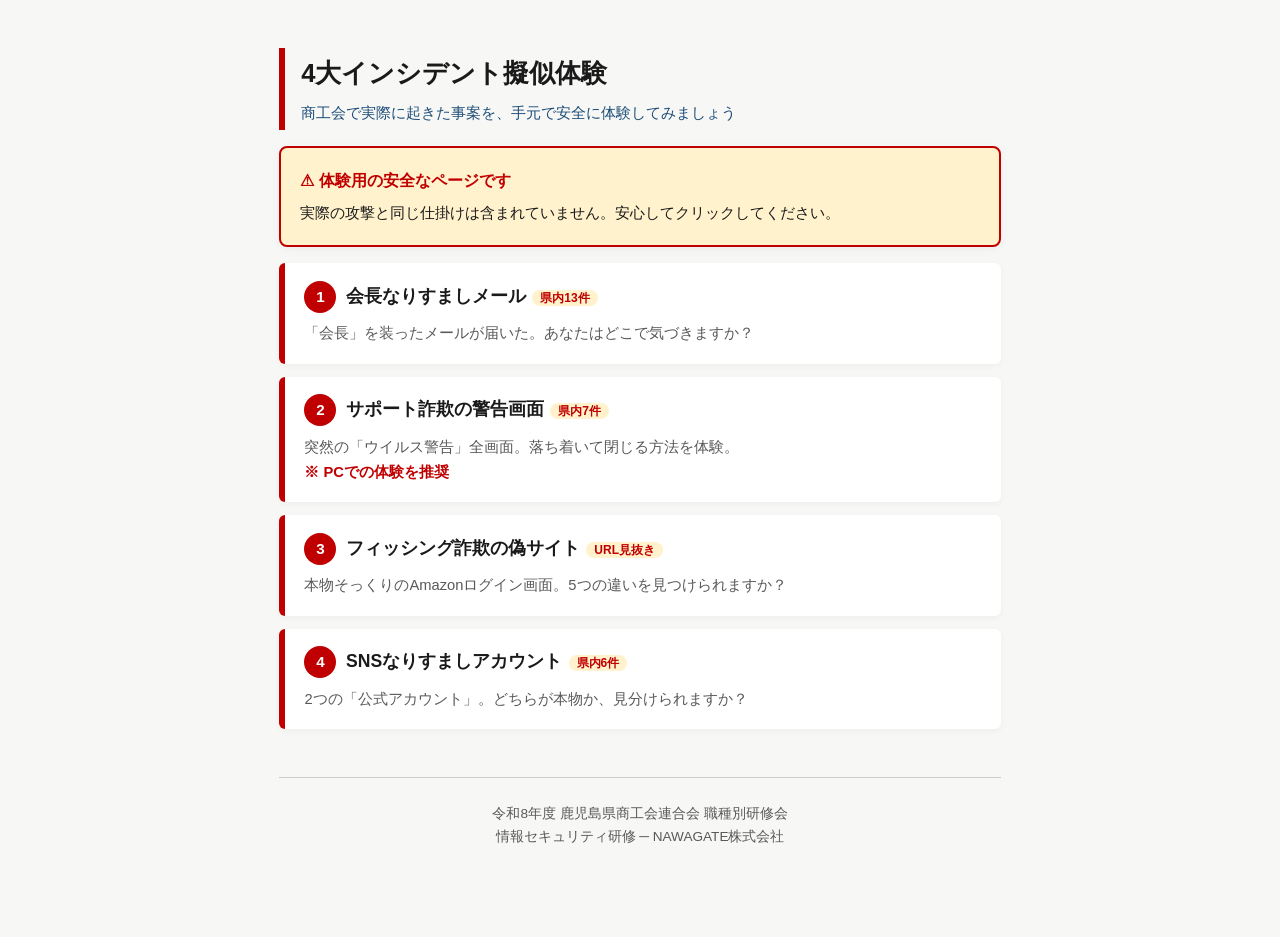
==== index.html @ 771386b6 "Initial commit: training pages" ====
<!DOCTYPE html>
<html lang="ja">
<head>
<meta charset="UTF-8">
<meta name="viewport" content="width=device-width, initial-scale=1.0">
<meta name="robots" content="noindex, nofollow, noarchive, nosnippet">
<meta name="googlebot" content="noindex, nofollow">
<title>研修用ページ</title>
<link rel="stylesheet" href="common.css">
<style>
.menu-item {
  display: block;
  background: var(--c-white);
  border-left: 6px solid var(--c-red);
  padding: 1.1rem 1.2rem;
  margin: 0.8rem 0;
  text-decoration: none;
  color: var(--c-black);
  border-radius: 6px;
  box-shadow: 0 2px 6px rgba(0,0,0,0.04);
  transition: transform 0.15s, box-shadow 0.15s;
}
.menu-item:hover, .menu-item:active {
  transform: translateX(3px);
  box-shadow: 0 4px 12px rgba(0,0,0,0.1);
}
.menu-item .no {
  display: inline-block;
  background: var(--c-red);
  color: #fff;
  width: 32px;
  height: 32px;
  line-height: 32px;
  text-align: center;
  border-radius: 50%;
  font-weight: 700;
  margin-right: 0.6rem;
  font-size: 0.95rem;
}
.menu-item h3 {
  margin: 0 0 0.3rem;
  font-size: 1.1rem;
  display: inline-block;
}
.menu-item p {
  margin: 0.3rem 0 0;
  color: var(--c-gray-d);
  font-size: 0.92rem;
}
.menu-item .badge {
  background: var(--c-yellow);
  color: var(--c-red);
  padding: 1px 8px;
  border-radius: 10px;
  font-size: 0.75rem;
  font-weight: 700;
  margin-left: 0.4rem;
}
</style>
</head>
<body>
<div class="container">
  <div class="page-header">
    <h1>4大インシデント擬似体験</h1>
    <p class="sub">商工会で実際に起きた事案を、手元で安全に体験してみましょう</p>
  </div>

  <div class="card" style="background: var(--c-yellow); border: 2px solid var(--c-red);">
    <strong style="color: var(--c-red);">⚠ 体験用の安全なページです</strong>
    <p style="margin: 0.4rem 0 0; font-size: 0.92rem;">
      実際の攻撃と同じ仕掛けは含まれていません。安心してクリックしてください。
    </p>
  </div>

  <a href="president.html" class="menu-item">
    <span class="no">1</span><h3>会長なりすましメール</h3><span class="badge">県内13件</span>
    <p>「会長」を装ったメールが届いた。あなたはどこで気づきますか？</p>
  </a>

  <a href="support-scam.html" class="menu-item">
    <span class="no">2</span><h3>サポート詐欺の警告画面</h3><span class="badge">県内7件</span>
    <p>突然の「ウイルス警告」全画面。落ち着いて閉じる方法を体験。<br><strong style="color: var(--c-red);">※ PCでの体験を推奨</strong></p>
  </a>

  <a href="phishing.html" class="menu-item">
    <span class="no">3</span><h3>フィッシング詐欺の偽サイト</h3><span class="badge">URL見抜き</span>
    <p>本物そっくりのAmazonログイン画面。5つの違いを見つけられますか？</p>
  </a>

  <a href="sns-fake.html" class="menu-item">
    <span class="no">4</span><h3>SNSなりすましアカウント</h3><span class="badge">県内6件</span>
    <p>2つの「公式アカウント」。どちらが本物か、見分けられますか？</p>
  </a>

  <div class="footer">
    令和8年度 鹿児島県商工会連合会 職種別研修会<br>
    情報セキュリティ研修 ─ NAWAGATE株式会社
  </div>
</div>
</body>
</html>
---- common.css ----
/* 共通スタイル ─ 研修用擬似体験 */
:root {
  --c-black: #1a1a1a;
  --c-white: #ffffff;
  --c-red: #c00000;
  --c-red-l: #ff0000;
  --c-navy: #1e4e79;
  --c-blue: #0071bc;
  --c-gray-d: #595959;
  --c-gray-m: #666666;
  --c-gray-l: #cccccc;
  --c-bg-soft: #f7f7f5;
  --c-yellow: #fff2cc;
  --c-warn: #ffeb9c;
  --c-success: #d4edda;
  --c-danger: #f8d7da;
}

* {
  box-sizing: border-box;
}

body {
  font-family: 'Hiragino Sans', 'Noto Sans JP', 'Yu Gothic', 'Meiryo', sans-serif;
  margin: 0;
  padding: 0;
  background: var(--c-bg-soft);
  color: var(--c-black);
  line-height: 1.7;
  -webkit-font-smoothing: antialiased;
}

.container {
  max-width: 760px;
  margin: 0 auto;
  padding: 1.5rem 1.2rem 4rem;
}

.page-header {
  border-left: 6px solid var(--c-red);
  padding: 0.25rem 0 0.25rem 1rem;
  margin: 1.5rem 0 0.8rem;
}
.page-header h1 {
  font-size: 1.6rem;
  margin: 0 0 0.3rem;
  font-weight: 800;
}
.page-header .sub {
  color: var(--c-navy);
  font-size: 0.95rem;
  margin: 0;
}

.card {
  background: var(--c-white);
  border-radius: 8px;
  box-shadow: 0 2px 10px rgba(0,0,0,0.05);
  padding: 1.2rem;
  margin: 1rem 0;
}

.btn {
  display: inline-block;
  background: var(--c-red);
  color: var(--c-white);
  border: none;
  padding: 0.85rem 1.6rem;
  border-radius: 6px;
  font-size: 1rem;
  font-weight: 700;
  cursor: pointer;
  text-decoration: none;
  margin: 0.3rem 0.3rem 0.3rem 0;
  transition: opacity 0.2s;
}
.btn:hover { opacity: 0.85; }
.btn.secondary { background: var(--c-gray-d); }
.btn.outline {
  background: transparent;
  color: var(--c-red);
  border: 2px solid var(--c-red);
}
.btn.big { font-size: 1.1rem; padding: 1.1rem 2.0rem; }
.btn.block { display: block; width: 100%; text-align: center; }

.alert {
  border-left: 4px solid var(--c-red);
  background: var(--c-warn);
  padding: 0.8rem 1rem;
  margin: 0.8rem 0;
  border-radius: 4px;
}
.alert.success {
  border-left-color: #2e7d32;
  background: var(--c-success);
}
.alert.danger {
  border-left-color: var(--c-red);
  background: var(--c-danger);
}

.tag {
  display: inline-block;
  background: var(--c-red);
  color: var(--c-white);
  padding: 2px 10px;
  border-radius: 12px;
  font-size: 0.78rem;
  font-weight: 700;
  letter-spacing: 1px;
}
.tag.gray { background: var(--c-gray-d); }
.tag.navy { background: var(--c-navy); }

.divider {
  border: 0;
  border-top: 2px solid var(--c-red);
  margin: 1.4rem 0;
  width: 60px;
}

.footer {
  text-align: center;
  color: var(--c-gray-d);
  font-size: 0.85rem;
  margin: 3rem 0 1.5rem;
  padding-top: 1.5rem;
  border-top: 1px solid var(--c-gray-l);
}

/* 答え合わせ用ハイライト */
.danger-spot {
  background: var(--c-warn);
  cursor: pointer;
  transition: background 0.2s;
  border-radius: 3px;
  padding: 1px 3px;
}
.danger-spot.revealed {
  background: var(--c-danger);
  color: var(--c-red);
  font-weight: 700;
}

.checklist {
  list-style: none;
  padding-left: 0;
}
.checklist li {
  padding: 0.45rem 0 0.45rem 1.8rem;
  position: relative;
}
.checklist li::before {
  content: '✓';
  position: absolute;
  left: 0;
  color: var(--c-red);
  font-weight: 700;
  font-size: 1.2rem;
}

@media (max-width: 600px) {
  .page-header h1 { font-size: 1.35rem; }
  .container { padding: 1rem 0.9rem 3rem; }
}
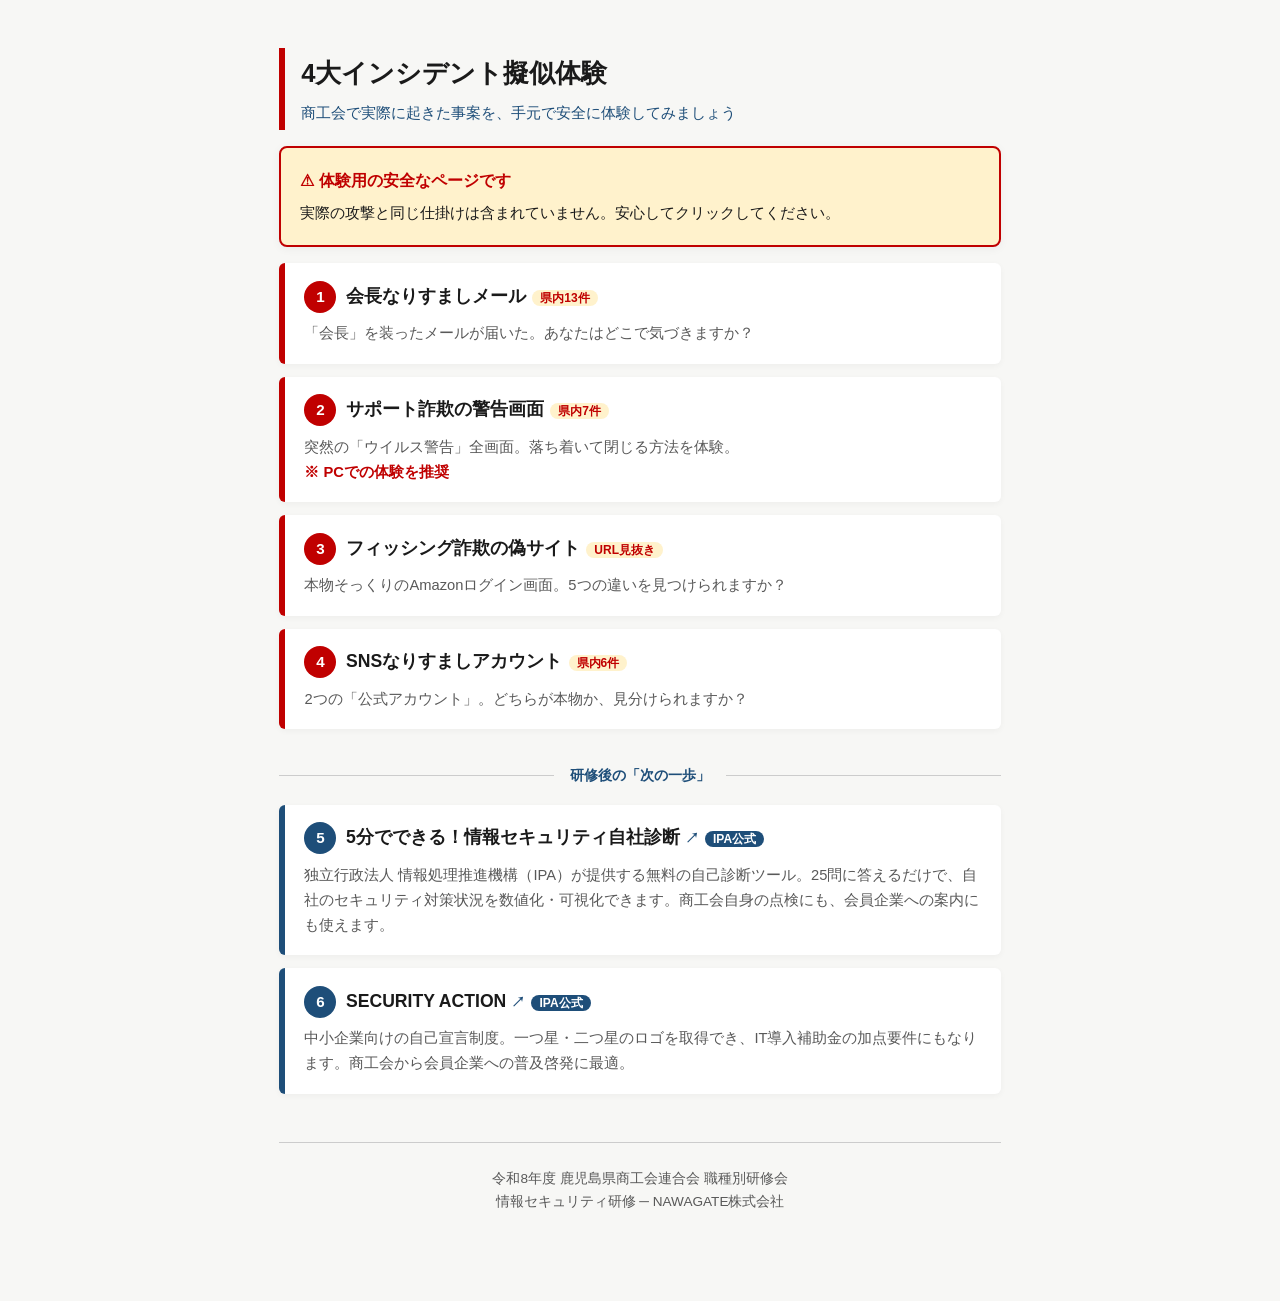
==== commit bee4e5cf: "Add IPA self-assessment + SECURITY ACTION links" ====
--- a/index.html
+++ b/index.html
@@ -56,6 +56,48 @@
   font-weight: 700;
   margin-left: 0.4rem;
 }
+
+/* 研修後セクション（IPA公式診断） */
+.section-divider {
+  margin: 2rem 0 1rem;
+  text-align: center;
+  position: relative;
+}
+.section-divider::before {
+  content: '';
+  position: absolute;
+  top: 50%;
+  left: 0;
+  right: 0;
+  height: 1px;
+  background: var(--c-gray-l);
+  z-index: 0;
+}
+.section-divider span {
+  background: var(--c-bg-soft);
+  padding: 0 1rem;
+  color: var(--c-navy);
+  font-size: 0.9rem;
+  font-weight: 700;
+  position: relative;
+  z-index: 1;
+}
+.menu-item.official {
+  border-left-color: var(--c-navy);
+  background: #fff;
+}
+.menu-item.official .no {
+  background: var(--c-navy);
+}
+.menu-item.official .badge {
+  background: var(--c-navy);
+  color: #fff;
+}
+.menu-item.official .ext-icon {
+  font-size: 0.85rem;
+  color: var(--c-navy);
+  margin-left: 0.3rem;
+}
 </style>
 </head>
 <body>
@@ -92,6 +134,18 @@
     <p>2つの「公式アカウント」。どちらが本物か、見分けられますか？</p>
   </a>
 
+  <div class="section-divider"><span>研修後の「次の一歩」</span></div>
+
+  <a href="https://www.ipa.go.jp/archive/security/guide/sme/5minutes.html" target="_blank" rel="noopener noreferrer" class="menu-item official">
+    <span class="no">5</span><h3>5分でできる！情報セキュリティ自社診断<span class="ext-icon">↗</span></h3><span class="badge">IPA公式</span>
+    <p>独立行政法人 情報処理推進機構（IPA）が提供する無料の自己診断ツール。25問に答えるだけで、自社のセキュリティ対策状況を数値化・可視化できます。商工会自身の点検にも、会員企業への案内にも使えます。</p>
+  </a>
+
+  <a href="https://www.ipa.go.jp/security/security-action/" target="_blank" rel="noopener noreferrer" class="menu-item official">
+    <span class="no">6</span><h3>SECURITY ACTION<span class="ext-icon">↗</span></h3><span class="badge">IPA公式</span>
+    <p>中小企業向けの自己宣言制度。一つ星・二つ星のロゴを取得でき、IT導入補助金の加点要件にもなります。商工会から会員企業への普及啓発に最適。</p>
+  </a>
+
   <div class="footer">
     令和8年度 鹿児島県商工会連合会 職種別研修会<br>
     情報セキュリティ研修 ─ NAWAGATE株式会社
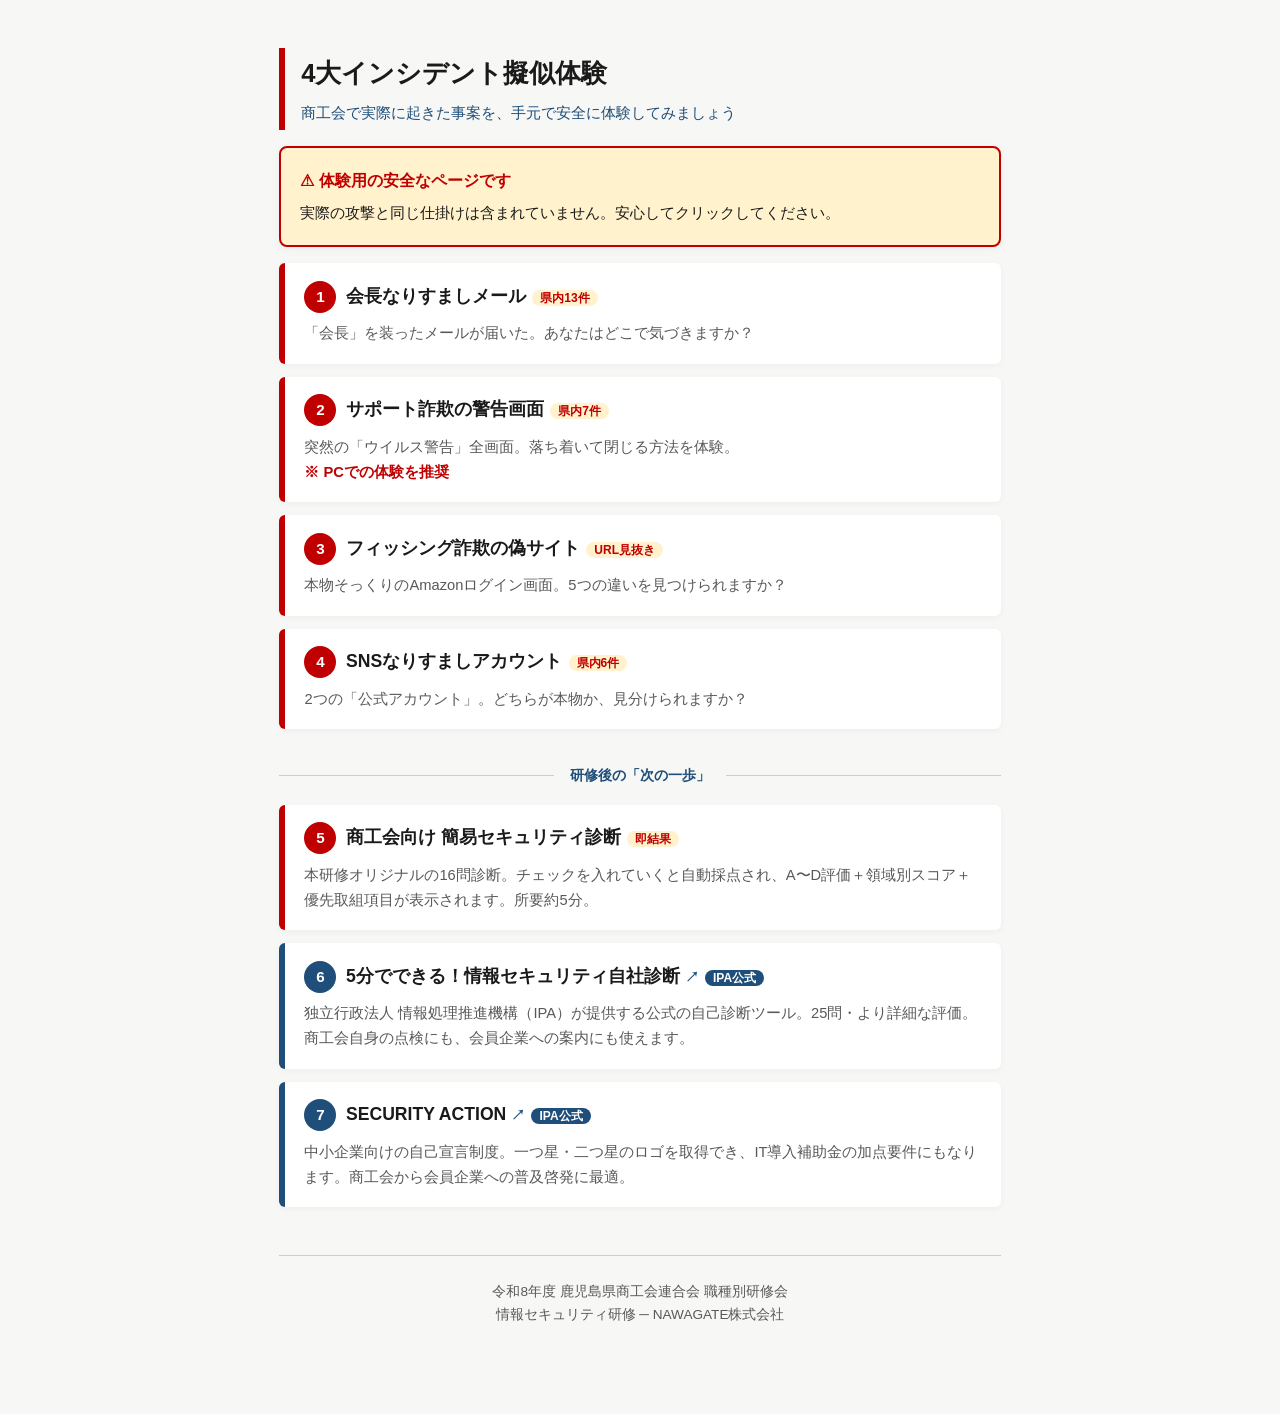
==== commit aaad7867: "Add interactive 16-question self-check tool with auto-scoring" ====
--- a/index.html
+++ b/index.html
@@ -136,13 +136,18 @@
 
   <div class="section-divider"><span>研修後の「次の一歩」</span></div>
 
+  <a href="self-check.html" class="menu-item">
+    <span class="no">5</span><h3>商工会向け 簡易セキュリティ診断</h3><span class="badge">即結果</span>
+    <p>本研修オリジナルの16問診断。チェックを入れていくと自動採点され、A〜D評価＋領域別スコア＋優先取組項目が表示されます。所要約5分。</p>
+  </a>
+
   <a href="https://www.ipa.go.jp/archive/security/guide/sme/5minutes.html" target="_blank" rel="noopener noreferrer" class="menu-item official">
-    <span class="no">5</span><h3>5分でできる！情報セキュリティ自社診断<span class="ext-icon">↗</span></h3><span class="badge">IPA公式</span>
-    <p>独立行政法人 情報処理推進機構（IPA）が提供する無料の自己診断ツール。25問に答えるだけで、自社のセキュリティ対策状況を数値化・可視化できます。商工会自身の点検にも、会員企業への案内にも使えます。</p>
+    <span class="no">6</span><h3>5分でできる！情報セキュリティ自社診断<span class="ext-icon">↗</span></h3><span class="badge">IPA公式</span>
+    <p>独立行政法人 情報処理推進機構（IPA）が提供する公式の自己診断ツール。25問・より詳細な評価。商工会自身の点検にも、会員企業への案内にも使えます。</p>
   </a>
 
   <a href="https://www.ipa.go.jp/security/security-action/" target="_blank" rel="noopener noreferrer" class="menu-item official">
-    <span class="no">6</span><h3>SECURITY ACTION<span class="ext-icon">↗</span></h3><span class="badge">IPA公式</span>
+    <span class="no">7</span><h3>SECURITY ACTION<span class="ext-icon">↗</span></h3><span class="badge">IPA公式</span>
     <p>中小企業向けの自己宣言制度。一つ星・二つ星のロゴを取得でき、IT導入補助金の加点要件にもなります。商工会から会員企業への普及啓発に最適。</p>
   </a>
 
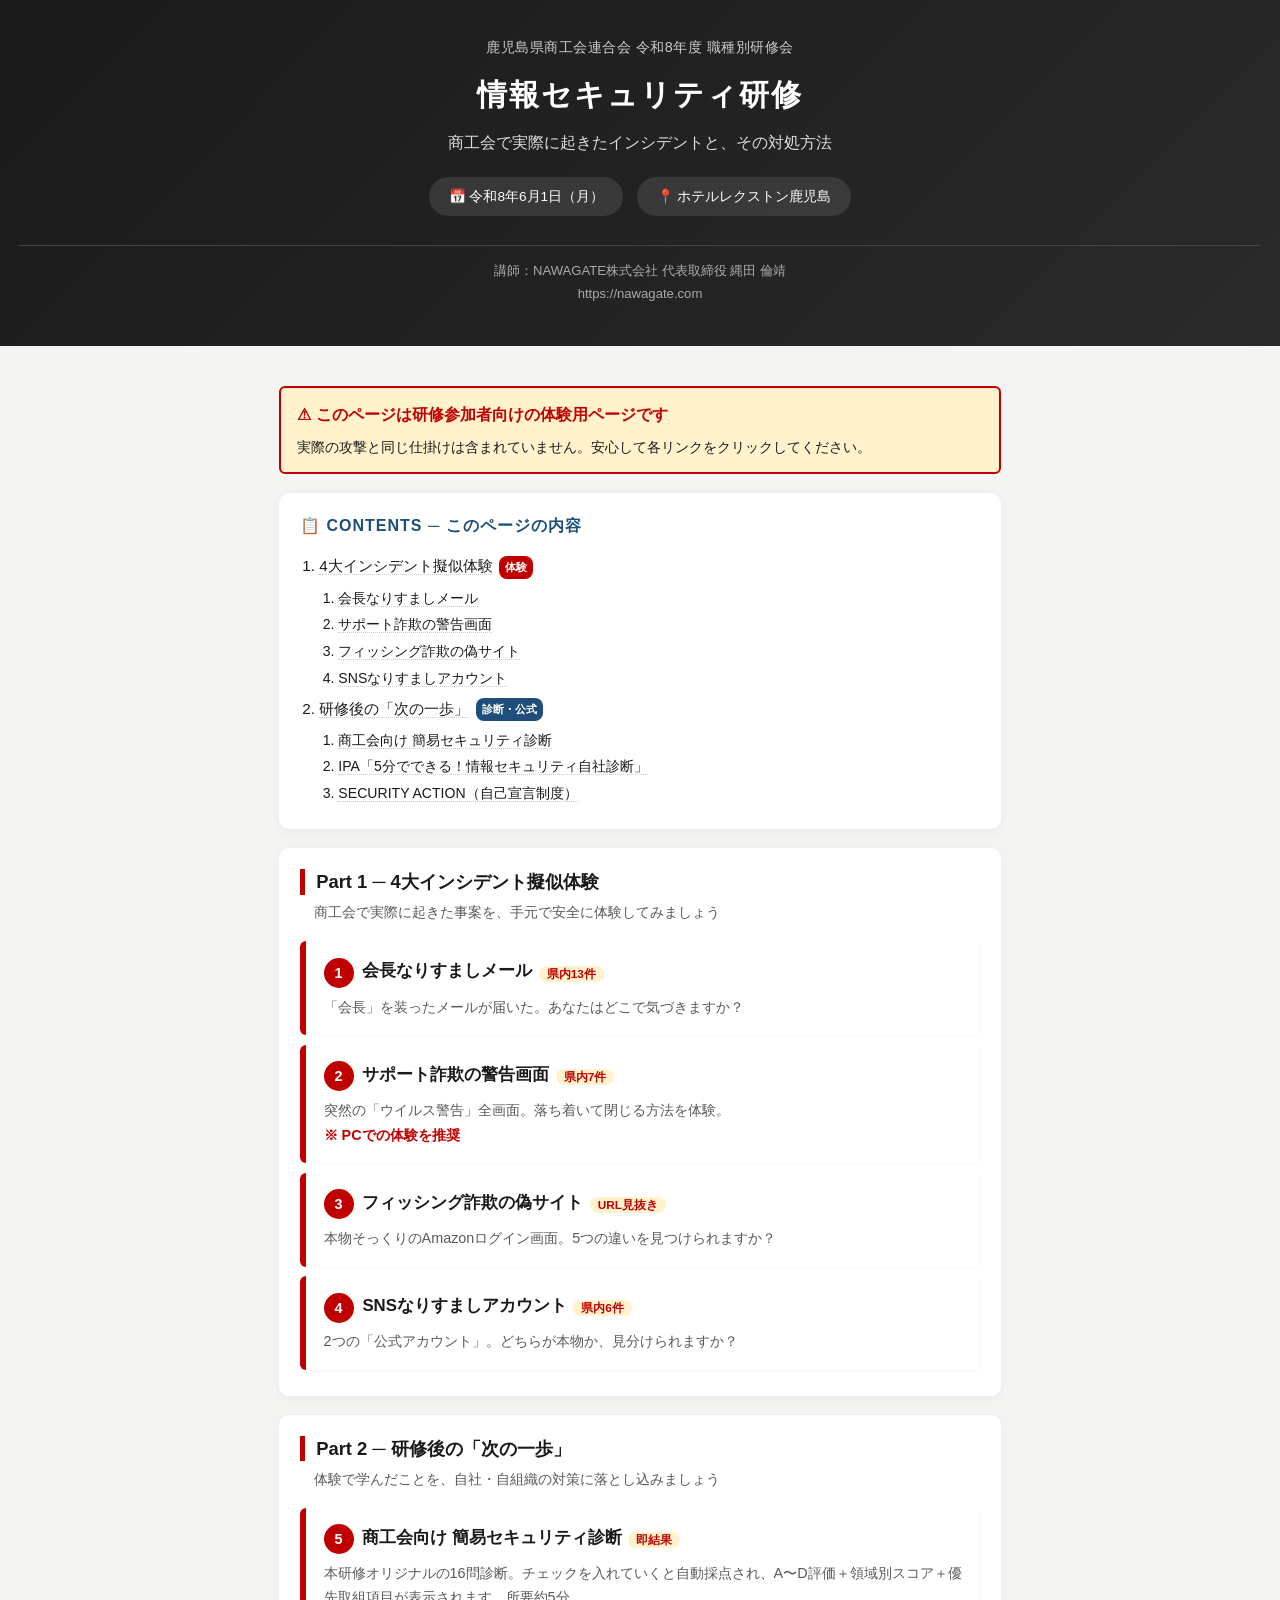
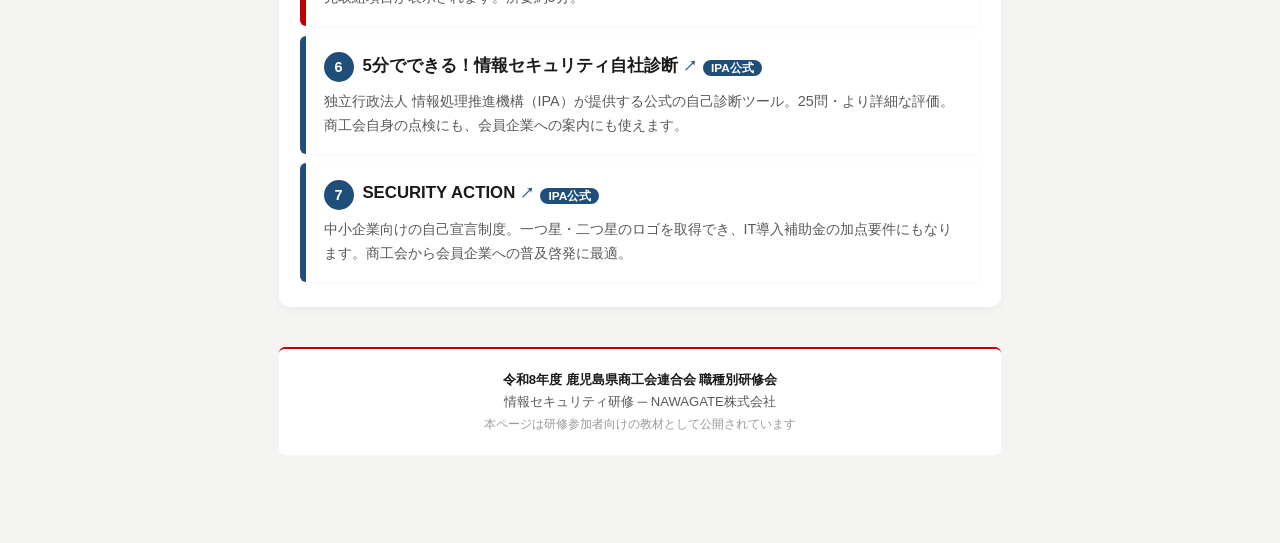
==== commit ac2a5770: "Reskin index as training portal with hero & TOC" ====
--- a/index.html
+++ b/index.html
@@ -8,16 +8,135 @@
 <title>研修用ページ</title>
 <link rel="stylesheet" href="common.css">
 <style>
+body { background: #f4f4f2; }
+.hero {
+  background: linear-gradient(135deg, #1a1a1a 0%, #2a2a2a 100%);
+  color: #fff;
+  padding: 2.2rem 1.2rem 2.6rem;
+  text-align: center;
+  margin-bottom: 0;
+  position: relative;
+  overflow: hidden;
+}
+.hero::before {
+  content: '';
+  position: absolute;
+  top: 0; left: 0; right: 0;
+  height: 5px;
+  background: linear-gradient(90deg, var(--c-red) 0%, var(--c-red) 50%, var(--c-navy-h) 50%, var(--c-navy-h) 100%);
+}
+.hero .org {
+  font-size: 0.9rem;
+  color: #ccc;
+  margin: 0 0 0.6rem;
+  letter-spacing: 0.5px;
+}
+.hero h1 {
+  font-size: 1.9rem;
+  margin: 0 0 0.5rem;
+  font-weight: 800;
+  letter-spacing: 2px;
+}
+.hero .subtitle {
+  font-size: 1rem;
+  color: #ddd;
+  margin: 0 0 1rem;
+  font-weight: 400;
+}
+.hero .meta {
+  display: inline-block;
+  background: rgba(255,255,255,0.1);
+  padding: 0.5rem 1.2rem;
+  border-radius: 20px;
+  font-size: 0.85rem;
+  color: #fff;
+  margin: 0.3rem;
+}
+.hero .nawagate {
+  margin-top: 1.5rem;
+  font-size: 0.82rem;
+  color: #aaa;
+  border-top: 1px solid #444;
+  padding-top: 0.9rem;
+}
+
+@media (max-width: 600px) {
+  .hero h1 { font-size: 1.4rem; letter-spacing: 1px; }
+  .hero .subtitle { font-size: 0.88rem; }
+}
+
+.section-card {
+  background: #fff;
+  border-radius: 10px;
+  padding: 1.3rem 1.3rem 1rem;
+  margin: 1.2rem 0;
+  box-shadow: 0 2px 10px rgba(0,0,0,0.05);
+}
+.section-card h2 {
+  margin: 0 0 0.4rem;
+  font-size: 1.15rem;
+  border-left: 5px solid var(--c-red);
+  padding-left: 0.7rem;
+  line-height: 1.4;
+}
+.section-card .section-sub {
+  margin: 0 0 1rem;
+  font-size: 0.88rem;
+  color: var(--c-gray-d);
+  padding-left: 0.9rem;
+}
+
+.toc {
+  background: #fff;
+  border-radius: 10px;
+  padding: 1.2rem 1.3rem;
+  margin: 1.2rem 0;
+  box-shadow: 0 2px 10px rgba(0,0,0,0.05);
+}
+.toc h2 {
+  margin: 0 0 0.8rem;
+  font-size: 1rem;
+  color: var(--c-navy);
+  letter-spacing: 1px;
+}
+.toc ol {
+  margin: 0;
+  padding-left: 1.2rem;
+  line-height: 1.9;
+  font-size: 0.95rem;
+}
+.toc ol a {
+  color: var(--c-black);
+  text-decoration: none;
+  border-bottom: 1px dotted var(--c-gray-l);
+}
+.toc ol a:hover {
+  color: var(--c-red);
+  border-bottom-color: var(--c-red);
+}
+.toc .toc-tag {
+  display: inline-block;
+  background: var(--c-red);
+  color: #fff;
+  font-size: 0.7rem;
+  padding: 1px 6px;
+  border-radius: 8px;
+  margin-left: 0.4rem;
+  vertical-align: middle;
+  font-weight: 700;
+}
+.toc .toc-tag.navy { background: var(--c-navy); }
+
 .menu-item {
   display: block;
   background: var(--c-white);
   border-left: 6px solid var(--c-red);
-  padding: 1.1rem 1.2rem;
-  margin: 0.8rem 0;
+  padding: 1rem 1.1rem;
+  margin: 0.6rem 0;
   text-decoration: none;
   color: var(--c-black);
   border-radius: 6px;
-  box-shadow: 0 2px 6px rgba(0,0,0,0.04);
+  box-shadow: 0 1px 4px rgba(0,0,0,0.04);
   transition: transform 0.15s, box-shadow 0.15s;
 }
 .menu-item:hover, .menu-item:active {
@@ -28,133 +147,169 @@
   display: inline-block;
   background: var(--c-red);
   color: #fff;
-  width: 32px;
-  height: 32px;
-  line-height: 32px;
+  width: 30px;
+  height: 30px;
+  line-height: 30px;
   text-align: center;
   border-radius: 50%;
   font-weight: 700;
-  margin-right: 0.6rem;
-  font-size: 0.95rem;
+  margin-right: 0.55rem;
+  font-size: 0.9rem;
 }
 .menu-item h3 {
-  margin: 0 0 0.3rem;
-  font-size: 1.1rem;
+  margin: 0 0 0.25rem;
+  font-size: 1.05rem;
   display: inline-block;
+  vertical-align: middle;
 }
 .menu-item p {
   margin: 0.3rem 0 0;
   color: var(--c-gray-d);
-  font-size: 0.92rem;
+  font-size: 0.9rem;
 }
 .menu-item .badge {
   background: var(--c-yellow);
   color: var(--c-red);
   padding: 1px 8px;
   border-radius: 10px;
-  font-size: 0.75rem;
+  font-size: 0.74rem;
   font-weight: 700;
   margin-left: 0.4rem;
-}
-
-/* 研修後セクション（IPA公式診断） */
-.section-divider {
-  margin: 2rem 0 1rem;
-  text-align: center;
-  position: relative;
-}
-.section-divider::before {
-  content: '';
-  position: absolute;
-  top: 50%;
-  left: 0;
-  right: 0;
-  height: 1px;
-  background: var(--c-gray-l);
-  z-index: 0;
-}
-.section-divider span {
-  background: var(--c-bg-soft);
-  padding: 0 1rem;
-  color: var(--c-navy);
-  font-size: 0.9rem;
-  font-weight: 700;
-  position: relative;
-  z-index: 1;
-}
+  vertical-align: middle;
+}
+
 .menu-item.official {
   border-left-color: var(--c-navy);
-  background: #fff;
-}
-.menu-item.official .no {
-  background: var(--c-navy);
-}
-.menu-item.official .badge {
-  background: var(--c-navy);
-  color: #fff;
-}
+}
+.menu-item.official .no { background: var(--c-navy); }
+.menu-item.official .badge { background: var(--c-navy); color: #fff; }
 .menu-item.official .ext-icon {
   font-size: 0.85rem;
   color: var(--c-navy);
   margin-left: 0.3rem;
 }
+
+.safety-note {
+  background: var(--c-yellow);
+  border: 2px solid var(--c-red);
+  padding: 0.8rem 1rem;
+  border-radius: 6px;
+  margin: 1rem 0;
+}
+
+.footer-credit {
+  text-align: center;
+  color: var(--c-gray-d);
+  font-size: 0.82rem;
+  margin: 2.5rem 0 1.5rem;
+  padding: 1.2rem 0.5rem;
+  border-top: 2px solid var(--c-red);
+  background: #fff;
+  border-radius: 6px;
+}
+.footer-credit strong { color: var(--c-black); }
 </style>
 </head>
 <body>
+
+<div class="hero">
+  <p class="org">鹿児島県商工会連合会  令和8年度 職種別研修会</p>
+  <h1>情報セキュリティ研修</h1>
+  <p class="subtitle">商工会で実際に起きたインシデントと、その対処方法</p>
+  <div>
+    <span class="meta">📅 令和8年6月1日（月）</span>
+    <span class="meta">📍 ホテルレクストン鹿児島</span>
+  </div>
+  <div class="nawagate">
+    講師：NAWAGATE株式会社  代表取締役 縄田 倫靖<br>
+    https://nawagate.com
+  </div>
+</div>
+
 <div class="container">
-  <div class="page-header">
-    <h1>4大インシデント擬似体験</h1>
-    <p class="sub">商工会で実際に起きた事案を、手元で安全に体験してみましょう</p>
-  </div>
-
-  <div class="card" style="background: var(--c-yellow); border: 2px solid var(--c-red);">
-    <strong style="color: var(--c-red);">⚠ 体験用の安全なページです</strong>
-    <p style="margin: 0.4rem 0 0; font-size: 0.92rem;">
-      実際の攻撃と同じ仕掛けは含まれていません。安心してクリックしてください。
+
+  <div class="safety-note">
+    <strong style="color: var(--c-red);">⚠ このページは研修参加者向けの体験用ページです</strong>
+    <p style="margin: 0.4rem 0 0; font-size: 0.9rem;">
+      実際の攻撃と同じ仕掛けは含まれていません。安心して各リンクをクリックしてください。
     </p>
   </div>
 
-  <a href="president.html" class="menu-item">
-    <span class="no">1</span><h3>会長なりすましメール</h3><span class="badge">県内13件</span>
-    <p>「会長」を装ったメールが届いた。あなたはどこで気づきますか？</p>
-  </a>
-
-  <a href="support-scam.html" class="menu-item">
-    <span class="no">2</span><h3>サポート詐欺の警告画面</h3><span class="badge">県内7件</span>
-    <p>突然の「ウイルス警告」全画面。落ち着いて閉じる方法を体験。<br><strong style="color: var(--c-red);">※ PCでの体験を推奨</strong></p>
-  </a>
-
-  <a href="phishing.html" class="menu-item">
-    <span class="no">3</span><h3>フィッシング詐欺の偽サイト</h3><span class="badge">URL見抜き</span>
-    <p>本物そっくりのAmazonログイン画面。5つの違いを見つけられますか？</p>
-  </a>
-
-  <a href="sns-fake.html" class="menu-item">
-    <span class="no">4</span><h3>SNSなりすましアカウント</h3><span class="badge">県内6件</span>
-    <p>2つの「公式アカウント」。どちらが本物か、見分けられますか？</p>
-  </a>
-
-  <div class="section-divider"><span>研修後の「次の一歩」</span></div>
-
-  <a href="self-check.html" class="menu-item">
-    <span class="no">5</span><h3>商工会向け 簡易セキュリティ診断</h3><span class="badge">即結果</span>
-    <p>本研修オリジナルの16問診断。チェックを入れていくと自動採点され、A〜D評価＋領域別スコア＋優先取組項目が表示されます。所要約5分。</p>
-  </a>
-
-  <a href="https://www.ipa.go.jp/archive/security/guide/sme/5minutes.html" target="_blank" rel="noopener noreferrer" class="menu-item official">
-    <span class="no">6</span><h3>5分でできる！情報セキュリティ自社診断<span class="ext-icon">↗</span></h3><span class="badge">IPA公式</span>
-    <p>独立行政法人 情報処理推進機構（IPA）が提供する公式の自己診断ツール。25問・より詳細な評価。商工会自身の点検にも、会員企業への案内にも使えます。</p>
-  </a>
-
-  <a href="https://www.ipa.go.jp/security/security-action/" target="_blank" rel="noopener noreferrer" class="menu-item official">
-    <span class="no">7</span><h3>SECURITY ACTION<span class="ext-icon">↗</span></h3><span class="badge">IPA公式</span>
-    <p>中小企業向けの自己宣言制度。一つ星・二つ星のロゴを取得でき、IT導入補助金の加点要件にもなります。商工会から会員企業への普及啓発に最適。</p>
-  </a>
-
-  <div class="footer">
-    令和8年度 鹿児島県商工会連合会 職種別研修会<br>
-    情報セキュリティ研修 ─ NAWAGATE株式会社
-  </div>
+  <!-- 目次 -->
+  <div class="toc">
+    <h2>📋 CONTENTS ─ このページの内容</h2>
+    <ol>
+      <li><a href="#part1">4大インシデント擬似体験</a><span class="toc-tag">体験</span>
+        <ol style="font-size:0.88rem; padding-left:1.2rem; margin:0.2rem 0;">
+          <li><a href="#exp1">会長なりすましメール</a></li>
+          <li><a href="#exp2">サポート詐欺の警告画面</a></li>
+          <li><a href="#exp3">フィッシング詐欺の偽サイト</a></li>
+          <li><a href="#exp4">SNSなりすましアカウント</a></li>
+        </ol>
+      </li>
+      <li><a href="#part2">研修後の「次の一歩」</a><span class="toc-tag navy">診断・公式</span>
+        <ol style="font-size:0.88rem; padding-left:1.2rem; margin:0.2rem 0;">
+          <li><a href="#tool5">商工会向け 簡易セキュリティ診断</a></li>
+          <li><a href="#tool6">IPA「5分でできる！情報セキュリティ自社診断」</a></li>
+          <li><a href="#tool7">SECURITY ACTION（自己宣言制度）</a></li>
+        </ol>
+      </li>
+    </ol>
+  </div>
+
+  <!-- セクション①：4大体験 -->
+  <div class="section-card" id="part1">
+    <h2>Part 1 ─ 4大インシデント擬似体験</h2>
+    <p class="section-sub">商工会で実際に起きた事案を、手元で安全に体験してみましょう</p>
+
+    <a href="president.html" id="exp1" class="menu-item">
+      <span class="no">1</span><h3>会長なりすましメール</h3><span class="badge">県内13件</span>
+      <p>「会長」を装ったメールが届いた。あなたはどこで気づきますか？</p>
+    </a>
+
+    <a href="support-scam.html" id="exp2" class="menu-item">
+      <span class="no">2</span><h3>サポート詐欺の警告画面</h3><span class="badge">県内7件</span>
+      <p>突然の「ウイルス警告」全画面。落ち着いて閉じる方法を体験。<br><strong style="color: var(--c-red);">※ PCでの体験を推奨</strong></p>
+    </a>
+
+    <a href="phishing.html" id="exp3" class="menu-item">
+      <span class="no">3</span><h3>フィッシング詐欺の偽サイト</h3><span class="badge">URL見抜き</span>
+      <p>本物そっくりのAmazonログイン画面。5つの違いを見つけられますか？</p>
+    </a>
+
+    <a href="sns-fake.html" id="exp4" class="menu-item">
+      <span class="no">4</span><h3>SNSなりすましアカウント</h3><span class="badge">県内6件</span>
+      <p>2つの「公式アカウント」。どちらが本物か、見分けられますか？</p>
+    </a>
+  </div>
+
+  <!-- セクション②：研修後 -->
+  <div class="section-card" id="part2">
+    <h2>Part 2 ─ 研修後の「次の一歩」</h2>
+    <p class="section-sub">体験で学んだことを、自社・自組織の対策に落とし込みましょう</p>
+
+    <a href="self-check.html" id="tool5" class="menu-item">
+      <span class="no">5</span><h3>商工会向け 簡易セキュリティ診断</h3><span class="badge">即結果</span>
+      <p>本研修オリジナルの16問診断。チェックを入れていくと自動採点され、A〜D評価＋領域別スコア＋優先取組項目が表示されます。所要約5分。</p>
+    </a>
+
+    <a href="https://www.ipa.go.jp/archive/security/guide/sme/5minutes.html" target="_blank" rel="noopener noreferrer" id="tool6" class="menu-item official">
+      <span class="no">6</span><h3>5分でできる！情報セキュリティ自社診断<span class="ext-icon">↗</span></h3><span class="badge">IPA公式</span>
+      <p>独立行政法人 情報処理推進機構（IPA）が提供する公式の自己診断ツール。25問・より詳細な評価。商工会自身の点検にも、会員企業への案内にも使えます。</p>
+    </a>
+
+    <a href="https://www.ipa.go.jp/security/security-action/" target="_blank" rel="noopener noreferrer" id="tool7" class="menu-item official">
+      <span class="no">7</span><h3>SECURITY ACTION<span class="ext-icon">↗</span></h3><span class="badge">IPA公式</span>
+      <p>中小企業向けの自己宣言制度。一つ星・二つ星のロゴを取得でき、IT導入補助金の加点要件にもなります。商工会から会員企業への普及啓発に最適。</p>
+    </a>
+  </div>
+
+  <div class="footer-credit">
+    <strong>令和8年度 鹿児島県商工会連合会 職種別研修会</strong><br>
+    情報セキュリティ研修 ─ NAWAGATE株式会社<br>
+    <span style="font-size:0.78rem; color:#999;">本ページは研修参加者向けの教材として公開されています</span>
+  </div>
+
 </div>
 </body>
 </html>
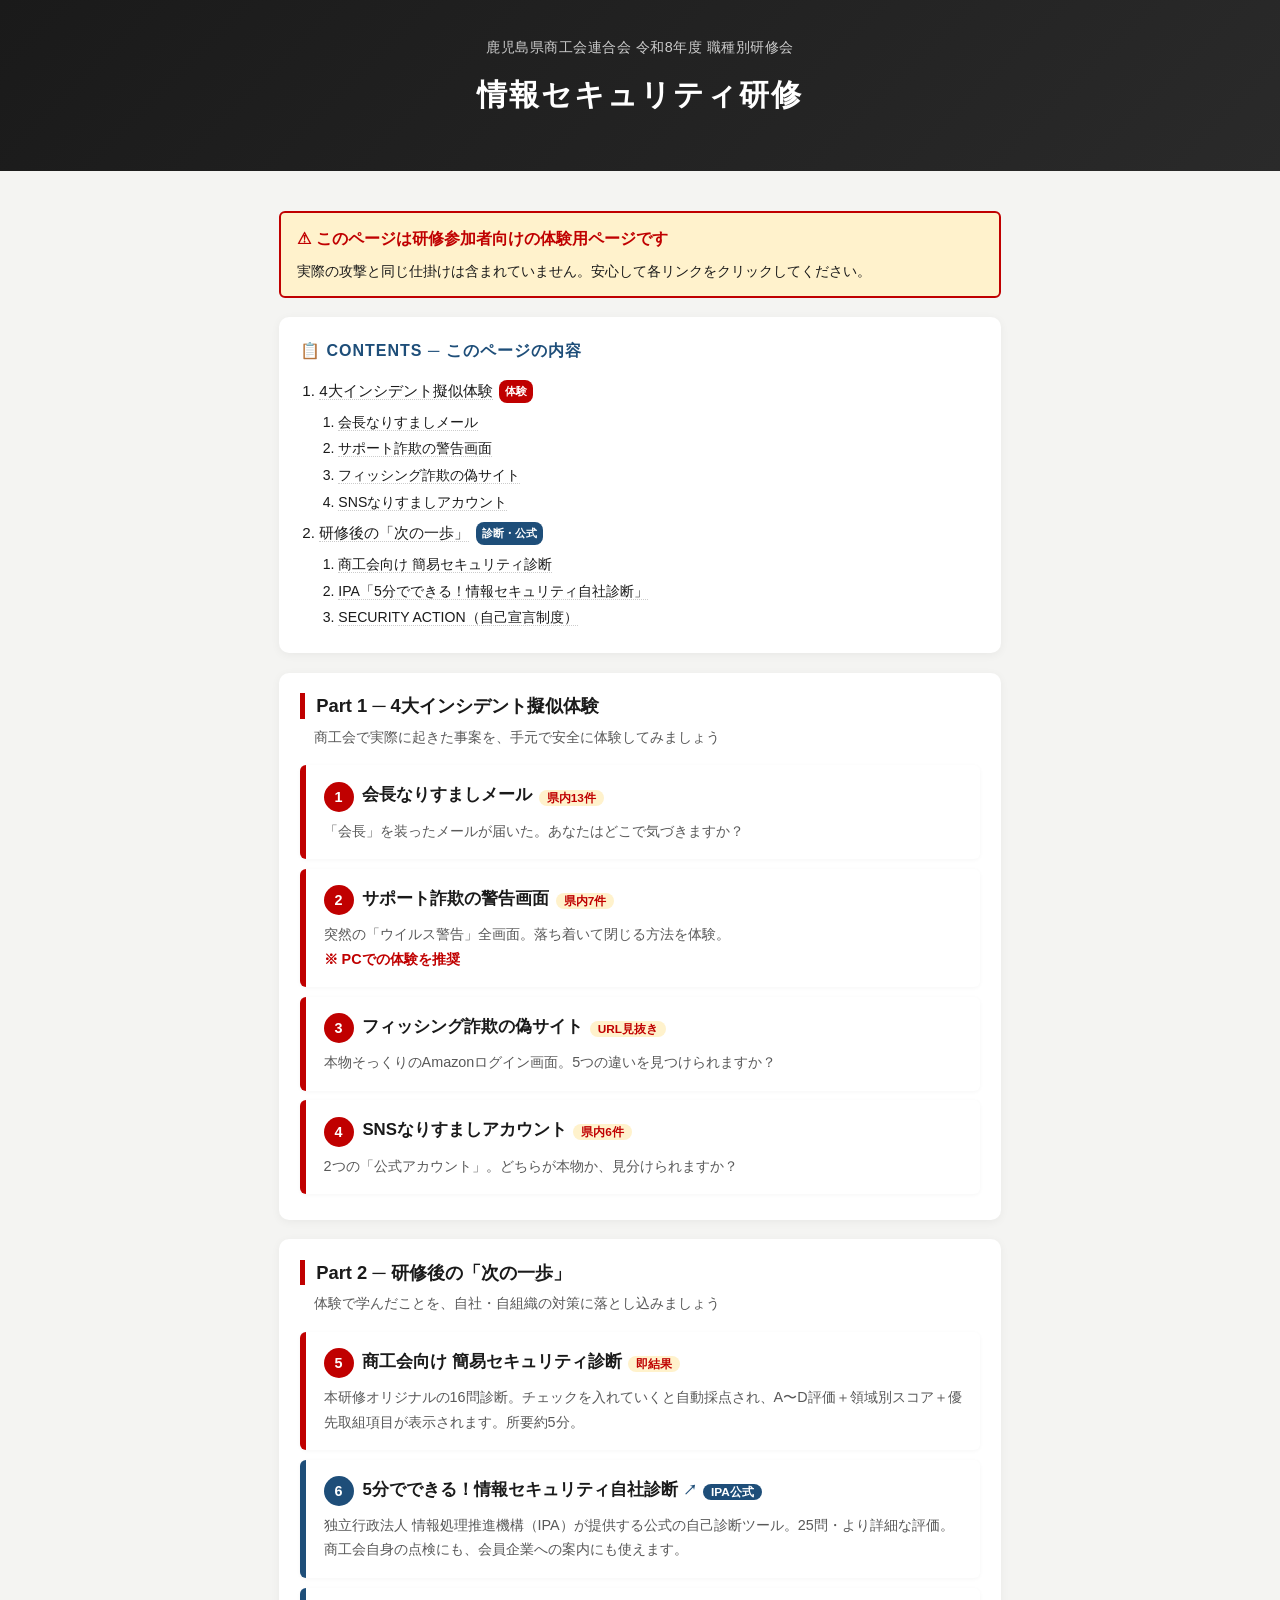
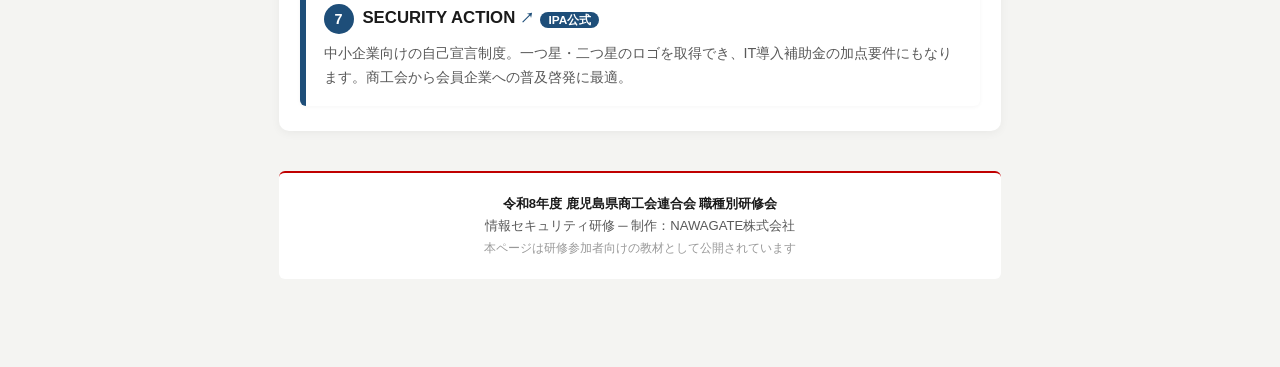
==== commit 8f28c8ec: "Simplify hero, change footer credit to 制作:" ====
--- a/index.html
+++ b/index.html
@@ -215,15 +215,6 @@
 <div class="hero">
   <p class="org">鹿児島県商工会連合会  令和8年度 職種別研修会</p>
   <h1>情報セキュリティ研修</h1>
-  <p class="subtitle">商工会で実際に起きたインシデントと、その対処方法</p>
-  <div>
-    <span class="meta">📅 令和8年6月1日（月）</span>
-    <span class="meta">📍 ホテルレクストン鹿児島</span>
-  </div>
-  <div class="nawagate">
-    講師：NAWAGATE株式会社  代表取締役 縄田 倫靖<br>
-    https://nawagate.com
-  </div>
 </div>
 
 <div class="container">
@@ -306,7 +297,7 @@
 
   <div class="footer-credit">
     <strong>令和8年度 鹿児島県商工会連合会 職種別研修会</strong><br>
-    情報セキュリティ研修 ─ NAWAGATE株式会社<br>
+    情報セキュリティ研修 ─ 制作：NAWAGATE株式会社<br>
     <span style="font-size:0.78rem; color:#999;">本ページは研修参加者向けの教材として公開されています</span>
   </div>
 
